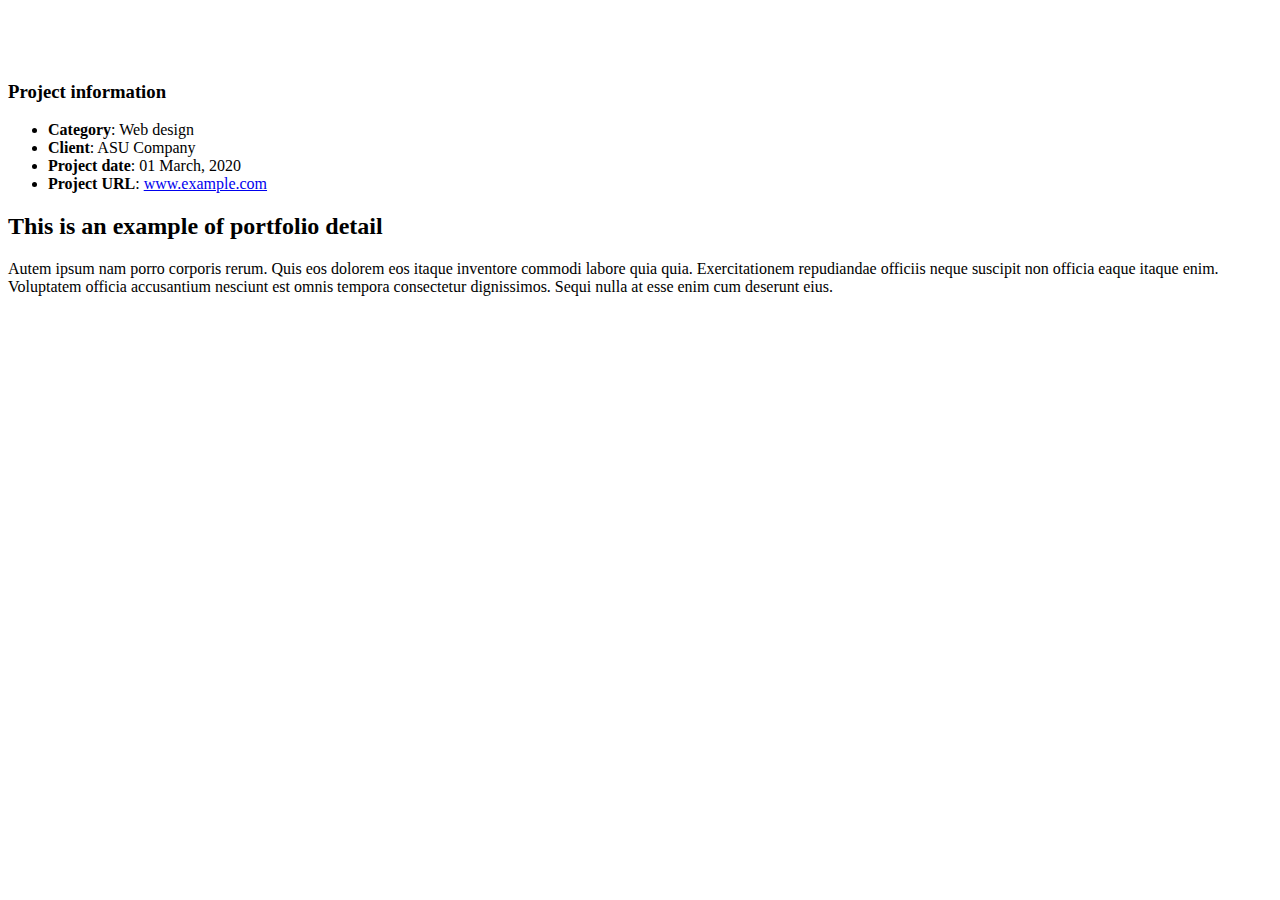
==== portfolio-details.html @ 4f26ad9b "Add files via upload" ====
<!DOCTYPE html>
<html lang="en">

<head>
  <meta charset="utf-8">
  <meta content="width=device-width, initial-scale=1.0" name="viewport">

  <title>Portfolio Details - Personal Bootstrap Template</title>
  <meta content="" name="description">
  <meta content="" name="keywords">

  <!-- Favicons -->
  <link href="assets/img/favicon.png" rel="icon">
  <link href="assets/img/apple-touch-icon.png" rel="apple-touch-icon">

  <!-- Google Fonts -->
  <link href="https://fonts.googleapis.com/css?family=Open+Sans:300,300i,400,400i,600,600i,700,700i|Raleway:300,300i,400,400i,500,500i,600,600i,700,700i|Poppins:300,300i,400,400i,500,500i,600,600i,700,700i" rel="stylesheet">

  <!-- Vendor CSS Files -->
  <link href="assets/vendor/aos/aos.css" rel="stylesheet">
  <link href="assets/vendor/bootstrap/css/bootstrap.min.css" rel="stylesheet">
  <link href="assets/vendor/bootstrap-icons/bootstrap-icons.css" rel="stylesheet">
  <link href="assets/vendor/boxicons/css/boxicons.min.css" rel="stylesheet">
  <link href="assets/vendor/glightbox/css/glightbox.min.css" rel="stylesheet">
  <link href="assets/vendor/swiper/swiper-bundle.min.css" rel="stylesheet">

  <!-- Template Main CSS File -->
  <link href="assets/css/style.css" rel="stylesheet">

  <!-- =======================================================
  * Template Name: MyResume - v4.8.1
  * Template URL: https://bootstrapmade.com/free-html-bootstrap-template-my-resume/
  * Author: BootstrapMade.com
  * License: https://bootstrapmade.com/license/
  ======================================================== -->
</head>

<body>

  <main id="main">

    <!-- ======= Portfolio Details Section ======= -->
    <section id="portfolio-details" class="portfolio-details">
      <div class="container">

        <div class="row gy-4">

          <div class="col-lg-8">
            <div class="portfolio-details-slider swiper">
              <div class="swiper-wrapper align-items-center">

                <div class="swiper-slide">
                  <img src="assets/img/portfolio/portfolio-details-1.jpg" alt="">
                </div>

                <div class="swiper-slide">
                  <img src="assets/img/portfolio/portfolio-details-2.jpg" alt="">
                </div>

                <div class="swiper-slide">
                  <img src="assets/img/portfolio/portfolio-details-3.jpg" alt="">
                </div>

              </div>
              <div class="swiper-pagination"></div>
            </div>
          </div>

          <div class="col-lg-4">
            <div class="portfolio-info">
              <h3>Project information</h3>
              <ul>
                <li><strong>Category</strong>: Web design</li>
                <li><strong>Client</strong>: ASU Company</li>
                <li><strong>Project date</strong>: 01 March, 2020</li>
                <li><strong>Project URL</strong>: <a href="#">www.example.com</a></li>
              </ul>
            </div>
            <div class="portfolio-description">
              <h2>This is an example of portfolio detail</h2>
              <p>
                Autem ipsum nam porro corporis rerum. Quis eos dolorem eos itaque inventore commodi labore quia quia. Exercitationem repudiandae officiis neque suscipit non officia eaque itaque enim. Voluptatem officia accusantium nesciunt est omnis tempora consectetur dignissimos. Sequi nulla at esse enim cum deserunt eius.
              </p>
            </div>
          </div>

        </div>

      </div>
    </section><!-- End Portfolio Details Section -->

  </main><!-- End #main -->

  <div id="preloader"></div>
  <a href="#" class="back-to-top d-flex align-items-center justify-content-center"><i class="bi bi-arrow-up-short"></i></a>

  <!-- Vendor JS Files -->
  <script src="assets/vendor/purecounter/purecounter_vanilla.js"></script>
  <script src="assets/vendor/aos/aos.js"></script>
  <script src="assets/vendor/bootstrap/js/bootstrap.bundle.min.js"></script>
  <script src="assets/vendor/glightbox/js/glightbox.min.js"></script>
  <script src="assets/vendor/isotope-layout/isotope.pkgd.min.js"></script>
  <script src="assets/vendor/swiper/swiper-bundle.min.js"></script>
  <script src="assets/vendor/typed.js/typed.min.js"></script>
  <script src="assets/vendor/waypoints/noframework.waypoints.js"></script>
  <script src="assets/vendor/php-email-form/validate.js"></script>

  <!-- Template Main JS File -->
  <script src="assets/js/main.js"></script>

</body>

</html>
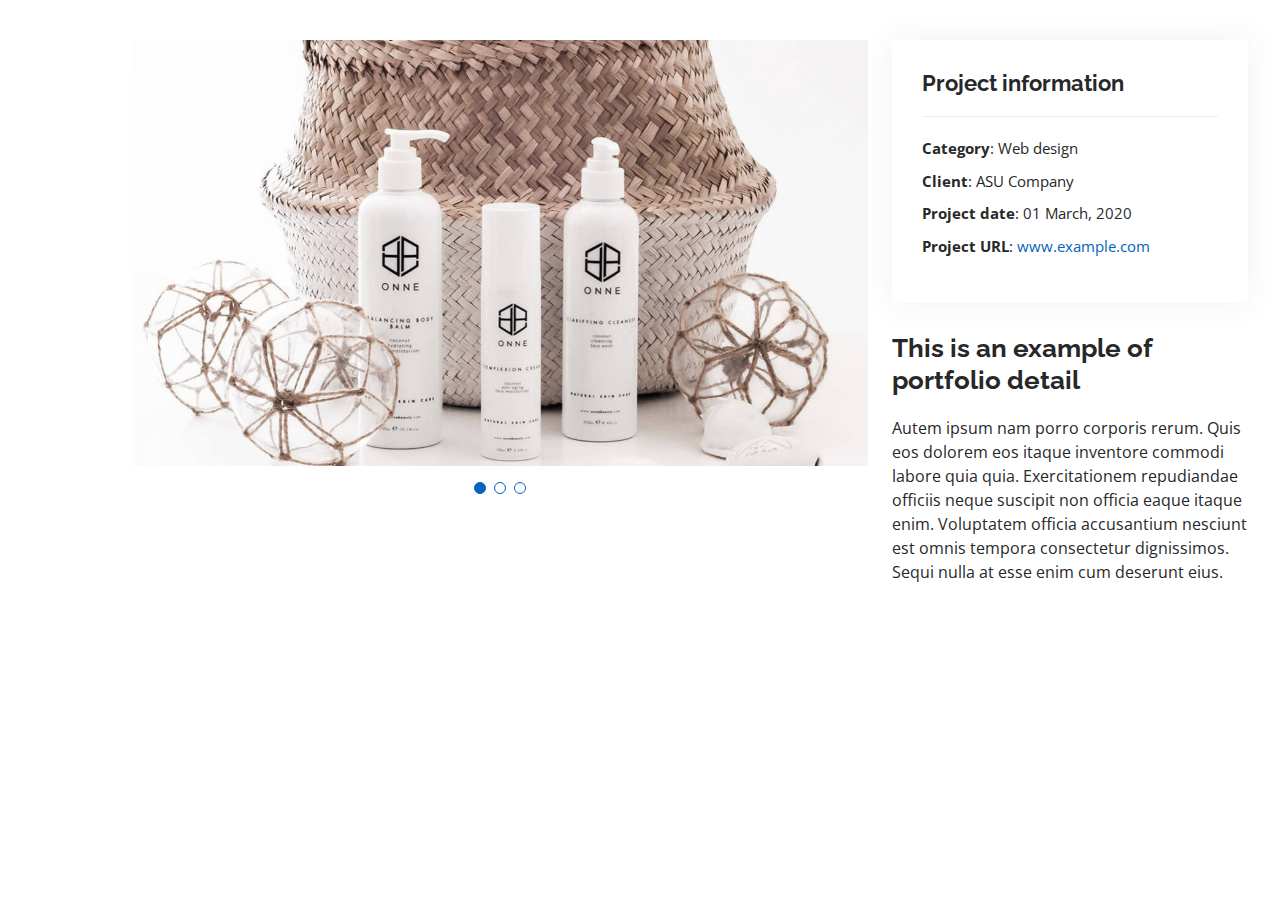
==== commit d15d3319: "current commit" ====
--- a/portfolio-details.html
+++ b/portfolio-details.html
@@ -1,113 +1,113 @@
-<!DOCTYPE html>
-<html lang="en">
-
-<head>
-  <meta charset="utf-8">
-  <meta content="width=device-width, initial-scale=1.0" name="viewport">
-
-  <title>Portfolio Details - Personal Bootstrap Template</title>
-  <meta content="" name="description">
-  <meta content="" name="keywords">
-
-  <!-- Favicons -->
-  <link href="assets/img/favicon.png" rel="icon">
-  <link href="assets/img/apple-touch-icon.png" rel="apple-touch-icon">
-
-  <!-- Google Fonts -->
-  <link href="https://fonts.googleapis.com/css?family=Open+Sans:300,300i,400,400i,600,600i,700,700i|Raleway:300,300i,400,400i,500,500i,600,600i,700,700i|Poppins:300,300i,400,400i,500,500i,600,600i,700,700i" rel="stylesheet">
-
-  <!-- Vendor CSS Files -->
-  <link href="assets/vendor/aos/aos.css" rel="stylesheet">
-  <link href="assets/vendor/bootstrap/css/bootstrap.min.css" rel="stylesheet">
-  <link href="assets/vendor/bootstrap-icons/bootstrap-icons.css" rel="stylesheet">
-  <link href="assets/vendor/boxicons/css/boxicons.min.css" rel="stylesheet">
-  <link href="assets/vendor/glightbox/css/glightbox.min.css" rel="stylesheet">
-  <link href="assets/vendor/swiper/swiper-bundle.min.css" rel="stylesheet">
-
-  <!-- Template Main CSS File -->
-  <link href="assets/css/style.css" rel="stylesheet">
-
-  <!-- =======================================================
-  * Template Name: MyResume - v4.8.1
-  * Template URL: https://bootstrapmade.com/free-html-bootstrap-template-my-resume/
-  * Author: BootstrapMade.com
-  * License: https://bootstrapmade.com/license/
-  ======================================================== -->
-</head>
-
-<body>
-
-  <main id="main">
-
-    <!-- ======= Portfolio Details Section ======= -->
-    <section id="portfolio-details" class="portfolio-details">
-      <div class="container">
-
-        <div class="row gy-4">
-
-          <div class="col-lg-8">
-            <div class="portfolio-details-slider swiper">
-              <div class="swiper-wrapper align-items-center">
-
-                <div class="swiper-slide">
-                  <img src="assets/img/portfolio/portfolio-details-1.jpg" alt="">
-                </div>
-
-                <div class="swiper-slide">
-                  <img src="assets/img/portfolio/portfolio-details-2.jpg" alt="">
-                </div>
-
-                <div class="swiper-slide">
-                  <img src="assets/img/portfolio/portfolio-details-3.jpg" alt="">
-                </div>
-
-              </div>
-              <div class="swiper-pagination"></div>
-            </div>
-          </div>
-
-          <div class="col-lg-4">
-            <div class="portfolio-info">
-              <h3>Project information</h3>
-              <ul>
-                <li><strong>Category</strong>: Web design</li>
-                <li><strong>Client</strong>: ASU Company</li>
-                <li><strong>Project date</strong>: 01 March, 2020</li>
-                <li><strong>Project URL</strong>: <a href="#">www.example.com</a></li>
-              </ul>
-            </div>
-            <div class="portfolio-description">
-              <h2>This is an example of portfolio detail</h2>
-              <p>
-                Autem ipsum nam porro corporis rerum. Quis eos dolorem eos itaque inventore commodi labore quia quia. Exercitationem repudiandae officiis neque suscipit non officia eaque itaque enim. Voluptatem officia accusantium nesciunt est omnis tempora consectetur dignissimos. Sequi nulla at esse enim cum deserunt eius.
-              </p>
-            </div>
-          </div>
-
-        </div>
-
-      </div>
-    </section><!-- End Portfolio Details Section -->
-
-  </main><!-- End #main -->
-
-  <div id="preloader"></div>
-  <a href="#" class="back-to-top d-flex align-items-center justify-content-center"><i class="bi bi-arrow-up-short"></i></a>
-
-  <!-- Vendor JS Files -->
-  <script src="assets/vendor/purecounter/purecounter_vanilla.js"></script>
-  <script src="assets/vendor/aos/aos.js"></script>
-  <script src="assets/vendor/bootstrap/js/bootstrap.bundle.min.js"></script>
-  <script src="assets/vendor/glightbox/js/glightbox.min.js"></script>
-  <script src="assets/vendor/isotope-layout/isotope.pkgd.min.js"></script>
-  <script src="assets/vendor/swiper/swiper-bundle.min.js"></script>
-  <script src="assets/vendor/typed.js/typed.min.js"></script>
-  <script src="assets/vendor/waypoints/noframework.waypoints.js"></script>
-  <script src="assets/vendor/php-email-form/validate.js"></script>
-
-  <!-- Template Main JS File -->
-  <script src="assets/js/main.js"></script>
-
-</body>
-
+<!DOCTYPE html>
+<html lang="en">
+
+<head>
+  <meta charset="utf-8">
+  <meta content="width=device-width, initial-scale=1.0" name="viewport">
+
+  <title>Portfolio Details - Personal Bootstrap Template</title>
+  <meta content="" name="description">
+  <meta content="" name="keywords">
+
+  <!-- Favicons -->
+  <link href="assets/img/favicon.png" rel="icon">
+  <link href="assets/img/apple-touch-icon.png" rel="apple-touch-icon">
+
+  <!-- Google Fonts -->
+  <link href="https://fonts.googleapis.com/css?family=Open+Sans:300,300i,400,400i,600,600i,700,700i|Raleway:300,300i,400,400i,500,500i,600,600i,700,700i|Poppins:300,300i,400,400i,500,500i,600,600i,700,700i" rel="stylesheet">
+
+  <!-- Vendor CSS Files -->
+  <link href="assets/vendor/aos/aos.css" rel="stylesheet">
+  <link href="assets/vendor/bootstrap/css/bootstrap.min.css" rel="stylesheet">
+  <link href="assets/vendor/bootstrap-icons/bootstrap-icons.css" rel="stylesheet">
+  <link href="assets/vendor/boxicons/css/boxicons.min.css" rel="stylesheet">
+  <link href="assets/vendor/glightbox/css/glightbox.min.css" rel="stylesheet">
+  <link href="assets/vendor/swiper/swiper-bundle.min.css" rel="stylesheet">
+
+  <!-- Template Main CSS File -->
+  <link href="assets/css/style.css" rel="stylesheet">
+
+  <!-- =======================================================
+  * Template Name: MyResume - v4.8.1
+  * Template URL: https://bootstrapmade.com/free-html-bootstrap-template-my-resume/
+  * Author: BootstrapMade.com
+  * License: https://bootstrapmade.com/license/
+  ======================================================== -->
+</head>
+
+<body>
+
+  <main id="main">
+
+    <!-- ======= Portfolio Details Section ======= -->
+    <section id="portfolio-details" class="portfolio-details">
+      <div class="container">
+
+        <div class="row gy-4">
+
+          <div class="col-lg-8">
+            <div class="portfolio-details-slider swiper">
+              <div class="swiper-wrapper align-items-center">
+
+                <div class="swiper-slide">
+                  <img src="assets/img/portfolio/portfolio-details-1.jpg" alt="">
+                </div>
+
+                <div class="swiper-slide">
+                  <img src="assets/img/portfolio/portfolio-details-2.jpg" alt="">
+                </div>
+
+                <div class="swiper-slide">
+                  <img src="assets/img/portfolio/portfolio-details-3.jpg" alt="">
+                </div>
+
+              </div>
+              <div class="swiper-pagination"></div>
+            </div>
+          </div>
+
+          <div class="col-lg-4">
+            <div class="portfolio-info">
+              <h3>Project information</h3>
+              <ul>
+                <li><strong>Category</strong>: Web design</li>
+                <li><strong>Client</strong>: ASU Company</li>
+                <li><strong>Project date</strong>: 01 March, 2020</li>
+                <li><strong>Project URL</strong>: <a href="#">www.example.com</a></li>
+              </ul>
+            </div>
+            <div class="portfolio-description">
+              <h2>This is an example of portfolio detail</h2>
+              <p>
+                Autem ipsum nam porro corporis rerum. Quis eos dolorem eos itaque inventore commodi labore quia quia. Exercitationem repudiandae officiis neque suscipit non officia eaque itaque enim. Voluptatem officia accusantium nesciunt est omnis tempora consectetur dignissimos. Sequi nulla at esse enim cum deserunt eius.
+              </p>
+            </div>
+          </div>
+
+        </div>
+
+      </div>
+    </section><!-- End Portfolio Details Section -->
+
+  </main><!-- End #main -->
+
+  <div id="preloader"></div>
+  <a href="#" class="back-to-top d-flex align-items-center justify-content-center"><i class="bi bi-arrow-up-short"></i></a>
+
+  <!-- Vendor JS Files -->
+  <script src="assets/vendor/purecounter/purecounter_vanilla.js"></script>
+  <script src="assets/vendor/aos/aos.js"></script>
+  <script src="assets/vendor/bootstrap/js/bootstrap.bundle.min.js"></script>
+  <script src="assets/vendor/glightbox/js/glightbox.min.js"></script>
+  <script src="assets/vendor/isotope-layout/isotope.pkgd.min.js"></script>
+  <script src="assets/vendor/swiper/swiper-bundle.min.js"></script>
+  <script src="assets/vendor/typed.js/typed.min.js"></script>
+  <script src="assets/vendor/waypoints/noframework.waypoints.js"></script>
+  <script src="assets/vendor/php-email-form/validate.js"></script>
+
+  <!-- Template Main JS File -->
+  <script src="assets/js/main.js"></script>
+
+</body>
+
 </html>